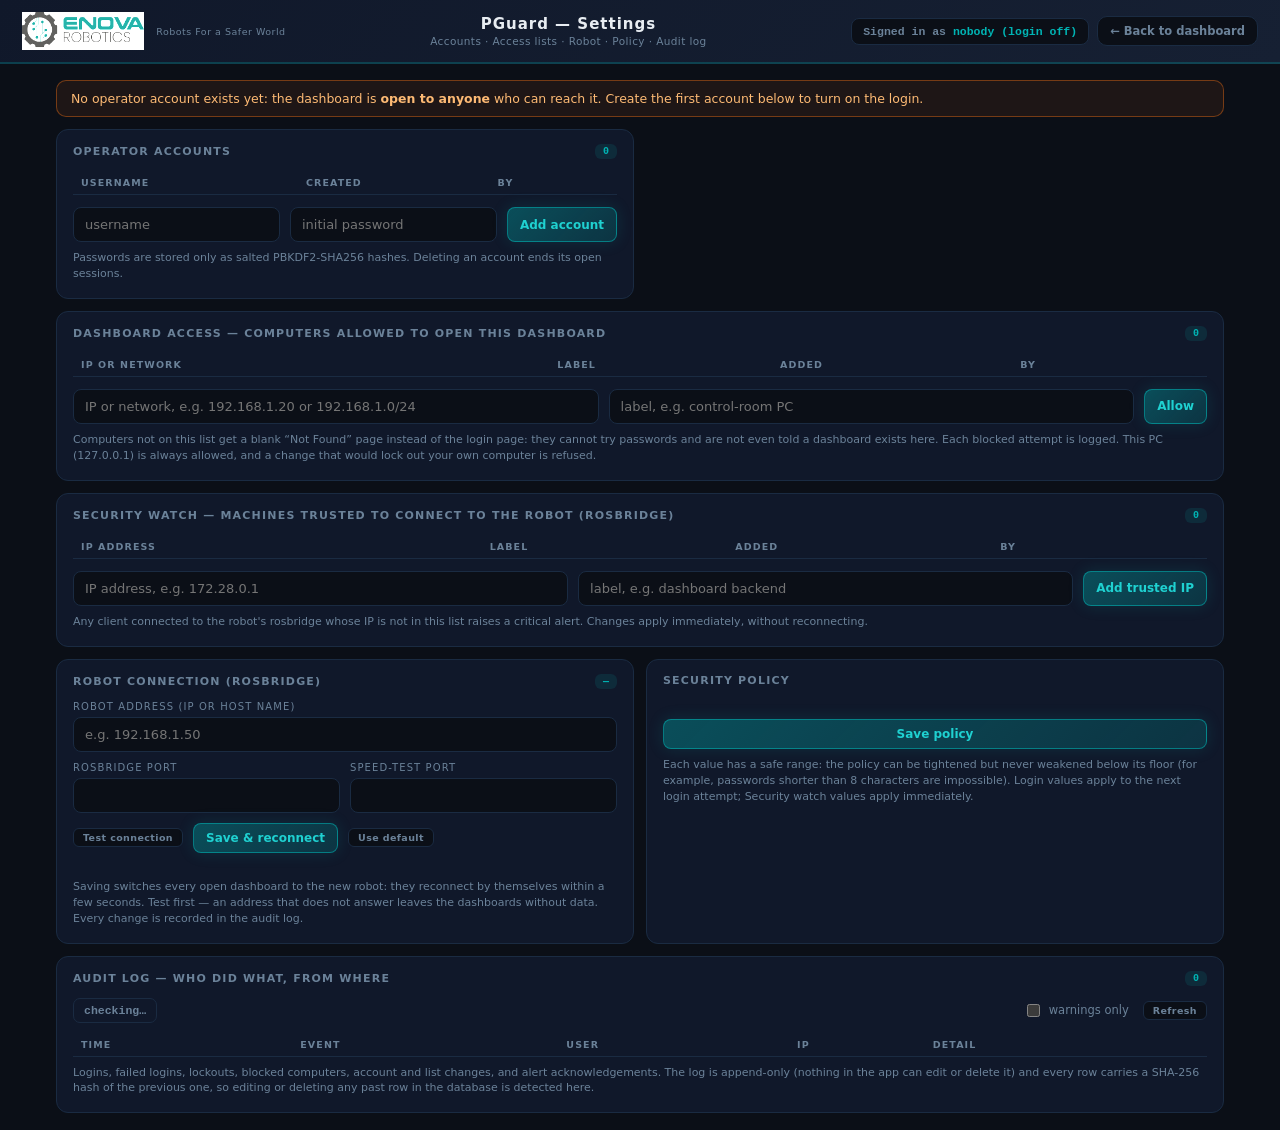
==== frontend/settings.html @ 68d9b66b "Security layers, audit log, shared acks, policy and robot address in Settings Security (defense in d" ====
<!doctype html>
<html lang="en">
<head>
<meta charset="utf-8">
<meta name="viewport" content="width=device-width, initial-scale=1">
<title>PGuard — Settings</title>
<link rel="icon" href="assets/enova.png">
<link rel="stylesheet" href="style.css">
</head>
<body>
<header class="topbar">
  <a class="brand" href="/"><img src="assets/enova.png" alt="Enova Robotics"><span class="tagline">Robots For a Safer World</span></a>
  <div class="title-block">
    <h1>PGuard — Settings</h1>
    <span class="subtitle">Accounts · Access lists · Robot · Policy · Audit log</span>
  </div>
  <div class="conn-controls">
    <span class="chip-box"><span class="mono dim">Signed in as <b id="me" class="teal">—</b></span></span>
    <a class="export-btn ghost" href="/">← Back to dashboard</a>
    <form id="logoutForm" method="post" action="/logout" hidden><button type="submit" class="ghost-btn logout-btn">Sign out</button></form>
  </div>
</header>

<main class="settings-main">
  <div id="flash" class="flash" hidden></div>
  <div id="openWarn" class="flash warn" hidden>No operator account exists yet: the dashboard is <b>open to anyone</b> who can reach it. Create the first account below to turn on the login.</div>
  <div id="weakWarn" class="flash warn" hidden>Your password does not meet the policy (it was set before the policy existed). Please change it below.</div>

  <div class="grid">
    <!-- MY ACCOUNT -->
    <section class="panel set-panel" id="myAccount">
      <div class="panel-head"><span class="panel-title">My account — change password</span></div>
      <form id="pwForm" class="set-form">
        <label>Current password<input type="password" id="pwCurrent" autocomplete="current-password" required></label>
        <label>New password<input type="password" id="pwNew" autocomplete="new-password" required></label>
        <label>Repeat new password<input type="password" id="pwNew2" autocomplete="new-password" required></label>
        <div class="hint" id="policyHint"></div>
        <button class="primary" type="submit">Change password</button>
      </form>
    </section>

    <!-- USERS -->
    <section class="panel set-panel">
      <div class="panel-head"><span class="panel-title">Operator accounts</span><span class="count-badge" id="userCount">0</span></div>
      <table class="set-table"><thead><tr><th>Username</th><th>Created</th><th>By</th><th></th></tr></thead><tbody id="userRows"></tbody></table>
      <form id="userForm" class="set-form inline">
        <input id="newUser" placeholder="username" autocomplete="off" required>
        <input id="newUserPw" type="password" placeholder="initial password" autocomplete="new-password" required>
        <button class="primary" type="submit">Add account</button>
      </form>
      <div class="hint">Passwords are stored only as salted PBKDF2-SHA256 hashes. Deleting an account ends its open sessions.</div>
    </section>

    <!-- DASHBOARD ACCESS -->
    <section class="panel set-panel wide">
      <div class="panel-head"><span class="panel-title">Dashboard access — computers allowed to open this dashboard</span><span class="count-badge" id="dashIpCount">0</span></div>
      <div class="hint" id="dashIpMode"></div>
      <table class="set-table"><thead><tr><th>IP or network</th><th>Label</th><th>Added</th><th>By</th><th></th></tr></thead><tbody id="dashIpRows"></tbody></table>
      <form id="dashIpForm" class="set-form inline">
        <input id="newDashIp" placeholder="IP or network, e.g. 192.168.1.20 or 192.168.1.0/24" autocomplete="off" required>
        <input id="newDashIpLabel" placeholder="label, e.g. control-room PC" maxlength="60">
        <button class="primary" type="submit">Allow</button>
      </form>
      <div class="hint">Computers not on this list get a blank “Not Found” page instead of the login page: they cannot try passwords and are not even told a dashboard exists here. Each blocked attempt is logged. This PC (127.0.0.1) is always allowed, and a change that would lock out your own computer is refused.</div>
    </section>

    <!-- TRUSTED IPS -->
    <section class="panel set-panel wide">
      <div class="panel-head"><span class="panel-title">Security watch — machines trusted to connect to the robot (rosbridge)</span><span class="count-badge" id="ipCount">0</span></div>
      <div class="hint" id="ipMode"></div>
      <table class="set-table"><thead><tr><th>IP address</th><th>Label</th><th>Added</th><th>By</th><th></th></tr></thead><tbody id="ipRows"></tbody></table>
      <form id="ipForm" class="set-form inline">
        <input id="newIp" placeholder="IP address, e.g. 172.28.0.1" autocomplete="off" required>
        <input id="newIpLabel" placeholder="label, e.g. dashboard backend" maxlength="60">
        <button class="primary" type="submit">Add trusted IP</button>
      </form>
      <div class="hint">Any client connected to the robot's rosbridge whose IP is not in this list raises a critical alert. Changes apply immediately, without reconnecting.</div>
    </section>
    <!-- ROBOT CONNECTION -->
    <section class="panel set-panel" id="robotPanel">
      <div class="panel-head"><span class="panel-title">Robot connection (rosbridge)</span><span class="count-badge" id="robotSource">—</span></div>
      <div class="hint" id="robotNow"></div>
      <form id="robotForm" class="set-form">
        <label>Robot address (IP or host name)<input id="robotHost" placeholder="e.g. 192.168.1.50" autocomplete="off" required></label>
        <div class="set-row">
          <label>rosbridge port<input id="robotPort" type="number" min="1" max="65535" required></label>
          <label>Speed-test port<input id="robotStPort" type="number" min="1" max="65535" required></label>
        </div>
        <div class="set-row btns">
          <button class="ghost-btn" type="button" id="robotTest">Test connection</button>
          <button class="primary" type="submit">Save &amp; reconnect</button>
          <button class="ghost-btn" type="button" id="robotReset">Use default</button>
        </div>
        <div id="robotTestResult" class="hint"></div>
      </form>
      <div class="hint">Saving switches every open dashboard to the new robot: they reconnect by themselves within a few seconds. Test first — an address that does not answer leaves the dashboards without data. Every change is recorded in the audit log.</div>
    </section>

    <!-- POLICY -->
    <section class="panel set-panel" id="policyPanel">
      <div class="panel-head"><span class="panel-title">Security policy</span></div>
      <form id="policyForm" class="set-form"><div id="policyRows" class="policy-grid"></div>
        <button class="primary" type="submit">Save policy</button></form>
      <div class="hint">Each value has a safe range: the policy can be tightened but never weakened below its floor (for example, passwords shorter than 8 characters are impossible). Login values apply to the next login attempt; Security watch values apply immediately.</div>
    </section>

    <!-- AUDIT LOG -->
    <section class="panel set-panel wide" id="auditPanel">
      <div class="panel-head"><span class="panel-title">Audit log — who did what, from where</span><span class="count-badge" id="auditCount">0</span></div>
      <div class="audit-bar">
        <span id="auditIntegrity" class="integrity">checking…</span>
        <label class="audit-filter"><input type="checkbox" id="auditWarnOnly"> warnings only</label>
        <button class="ghost-btn" id="auditRefresh" type="button">Refresh</button>
      </div>
      <div class="audit-scroll"><table class="set-table"><thead><tr><th>Time</th><th>Event</th><th>User</th><th>IP</th><th>Detail</th></tr></thead><tbody id="auditRows"></tbody></table></div>
      <div class="hint">Logins, failed logins, lockouts, blocked computers, account and list changes, and alert acknowledgements. The log is append-only (nothing in the app can edit or delete it) and every row carries a SHA-256 hash of the previous one, so editing or deleting any past row in the database is detected here.</div>
    </section>
  </div>
</main>
<script src="settings.js"></script>
</body>
</html>
---- frontend/style.css ----
/* PGuard — Robot Health Monitor
   Visual language aligned with the team's PGuard anomaly dashboard:
   deep navy background, card surfaces with a thin blue-grey border,
   Enova teal as the single accent, uppercase grey card titles with an
   icon, monospace for every live number. Status colours (green / orange /
   red) are reserved for state, never decoration. No web fonts: the robot
   network is often offline, so everything is system fonts. */

:root {
  --bg:        #0B0F17;
  --card:      #10182A;
  --card-2:    #162033;
  --well:      #0B0F17;
  --border:    #1A2B42;
  --text:      #E8EDF2;
  --text-dim:  #6B8299;
  --text-faint:#3E5168;
  --teal:      #00B4B4;
  --teal-l:    #1FD1D1;
  --ok:        #22C55E;
  --warn:      #F97316;
  --err:       #EF4444;
  --blue:      #3B82F6;
  --yellow:    #FACC15;
  --c1: #00B4B4; --c2: #3B82F6; --c3: #FACC15; --c4: #A855F7; --c5: #F97316;
  --mono: "Cascadia Mono", Consolas, "SF Mono", ui-monospace, monospace;
  --sans: "Segoe UI", system-ui, -apple-system, sans-serif;
  --radius: 12px;
}

* { box-sizing: border-box; }
html { color-scheme: dark; }
body {
  margin: 0;
  background: var(--bg);
  color: var(--text);
  font-family: var(--sans);
  min-height: 100vh;
  font-size: 13px;
}

.ic { width: 15px; height: 15px; flex: none; fill: none; stroke: currentColor; stroke-width: 2; stroke-linecap: round; stroke-linejoin: round; vertical-align: -3px; }
.ic.big { width: 30px; height: 30px; }
.mono { font-family: var(--mono); font-variant-numeric: tabular-nums; }
.teal { color: var(--teal); }
.dim { color: var(--text-dim); }
.small { font-size: 11.5px; }
.grow { flex: 1; }

/* ---------- header ---------- */
.topbar {
  display: flex; align-items: center; gap: 20px; flex-wrap: wrap;
  padding: 12px 22px;
  background: linear-gradient(135deg, var(--card), var(--card-2));
  border-bottom: 2px solid rgba(0, 180, 180, 0.25);
}
.brand { display: flex; align-items: center; gap: 12px; text-decoration: none; }
.brand img { height: 38px; width: auto; transition: transform .2s ease; filter: brightness(1.1); }
.brand:hover img { transform: scale(1.04); }
.tagline { color: var(--text-dim); font-size: 9.5px; letter-spacing: .5px; }
.title-block { flex: 1; text-align: center; min-width: 240px; }
.title-block h1 { margin: 0; font-size: 15px; font-weight: 700; letter-spacing: 1px; color: var(--text); }
.subtitle { color: var(--text-dim); font-size: 10.5px; letter-spacing: .4px; }

.conn-controls { display: flex; align-items: center; gap: 8px; flex-wrap: wrap; }
select, button {
  font-family: var(--sans); font-size: 12px; font-weight: 600;
  border-radius: 8px; border: 1px solid var(--border);
  background: var(--well); color: var(--text);
  padding: 7px 12px; cursor: pointer;
}
select:focus-visible, button:focus-visible, a:focus-visible { outline: 2px solid var(--teal); outline-offset: 2px; }
button.primary {
  background: linear-gradient(135deg, rgba(0,180,180,.35), rgba(0,180,180,.18));
  color: var(--teal-l); border-color: rgba(0,180,180,.55);
  box-shadow: 0 0 16px rgba(0,180,180,.15);
}
button.primary:hover:not(:disabled) { box-shadow: 0 0 22px rgba(0,180,180,.3); }
button.danger { background: transparent; color: var(--err); border-color: rgba(239,68,68,.35); }
button.danger:hover:not(:disabled) { background: rgba(239,68,68,.08); }
button:disabled { opacity: .38; cursor: not-allowed; }

.status-pill, .chip-box {
  display: flex; align-items: center; gap: 7px;
  padding: 6px 11px; border-radius: 8px; white-space: nowrap;
  font-family: var(--mono); font-size: 11.5px; font-weight: 600;
  border: 1px solid var(--border); background: var(--well);
}
.chip-box .ic { color: var(--teal); }
.dot { width: 8px; height: 8px; border-radius: 50%; background: var(--text-faint); flex: none; }
.status-pill.offline { color: var(--text-dim); }
.status-pill.online { color: var(--ok); background: rgba(34,197,94,.08); border-color: rgba(34,197,94,.3); }
.status-pill.online .dot { background: var(--ok); box-shadow: 0 0 6px var(--ok); }
.status-pill.retrying { color: var(--warn); background: rgba(249,115,22,.08); border-color: rgba(249,115,22,.3); }
.status-pill.retrying .dot { background: var(--warn); box-shadow: 0 0 6px var(--warn); animation: pulse-dot 1.2s ease-in-out infinite; }

.drop-banner {
  display: flex; align-items: center; gap: 12px; padding: 9px 22px; font-size: 12px;
  background: linear-gradient(90deg, #450a0a, #7f1d1d, #450a0a);
  border-bottom: 2px solid var(--err); color: #fecaca;
}
.drop-banner[hidden] { display: none; }
.drop-banner b { color: #fee2e2; letter-spacing: .5px; }
.drop-hint { font-size: 11px; background: rgba(127,29,29,.5); border: 1px solid #b91c1c; border-radius: 6px; padding: 2px 8px; }

/* ---------- stats bar ---------- */
.stats-bar { display: grid; grid-template-columns: repeat(6, 1fr); border-bottom: 1px solid var(--border); background: rgba(16,24,42,.5); }
.stat { display: flex; flex-direction: column; align-items: center; padding: 10px 6px; border-right: 1px solid var(--border); }
.stat:last-child { border-right: 0; }
.stat-k { font-size: 9px; text-transform: uppercase; letter-spacing: 1.6px; color: var(--text-dim); margin-bottom: 2px; }
.stat-v { font-family: var(--mono); font-weight: 700; font-size: 16px; color: var(--text); transition: color .3s; }
.stat-v.ok { color: var(--ok); } .stat-v.warn { color: var(--warn); } .stat-v.err { color: var(--err); text-shadow: 0 0 12px rgba(239,68,68,.6); }
.stat-v.teal { color: var(--teal); }

/* ---------- layout ---------- */
main { padding: 16px; max-width: 1600px; margin: 0 auto; }
.grid { display: grid; grid-template-columns: repeat(12, minmax(0, 1fr)); gap: 12px; align-items: stretch; }

.panel {
  background: var(--card); border: 1px solid var(--border); border-radius: var(--radius);
  padding: 14px 16px 16px; min-width: 0;
  transition: border-color .4s, box-shadow .4s;
}
.panel-3d      { grid-column: span 8; }
.panel-state   { grid-column: span 4; align-self: stretch; }
.panel-battery { grid-column: span 4; }
.panel-gps     { grid-column: span 4; }
.panel-link    { grid-column: span 4; }
.panel-motors  { grid-column: span 8; }
.panel-charts  { grid-column: span 4; }
.panel-history { grid-column: span 8; }
.panel-detail  { grid-column: span 4; }
.panel-timeline{ grid-column: span 12; }
.panel-commands{ grid-column: span 4; }
.panel-coil    { grid-column: span 4; }
.panel-nmea    { grid-column: span 4; }
.panel-ph      { grid-column: span 6; }
.panel-export  { grid-column: span 12; }

@media (max-width: 1180px) {
  .panel-3d, .panel-motors, .panel-history, .panel-nmea { grid-column: span 12; }
  .panel-state, .panel-charts, .panel-commands, .panel-coil, .panel-battery, .panel-gps, .panel-link, .panel-ph, .panel-detail { grid-column: span 6; }
  .stats-bar { grid-template-columns: repeat(3, 1fr); }
}
@media (max-width: 760px) {
  .grid > .panel { grid-column: span 12; }
  .stats-bar { grid-template-columns: repeat(2, 1fr); }
}

.panel-head {
  display: flex; align-items: center; justify-content: space-between; gap: 10px;
  margin-bottom: 12px;
}
.panel-title {
  display: flex; align-items: center; gap: 8px;
  font-size: 11px; font-weight: 600; letter-spacing: 1.2px; text-transform: uppercase; color: var(--text-dim);
}
.panel-title .ic { color: var(--teal); }
.head-tools { display: flex; align-items: center; gap: 6px; }
.sub-title { font-size: 9.5px; text-transform: uppercase; letter-spacing: 1.3px; color: var(--text-dim); margin: 12px 0 6px; }

.avail {
  font-family: var(--mono); font-size: 9.5px; font-weight: 700; letter-spacing: .6px;
  padding: 3px 8px; border-radius: 6px; color: var(--text-faint);
  background: var(--well); border: 1px solid var(--border);
}
.avail.online  { color: var(--ok);   background: rgba(34,197,94,.1);  border-color: rgba(34,197,94,.3); }
.avail.stale   { color: var(--warn); background: rgba(249,115,22,.1); border-color: rgba(249,115,22,.3); }
.avail.quiet   { color: var(--blue); background: rgba(59,130,246,.1); border-color: rgba(59,130,246,.3); }
.avail.offline { color: var(--text-faint); }

.mini-btn, .ghost-btn, .filter-chip {
  font-size: 9.5px; font-weight: 700; letter-spacing: .4px; padding: 3px 9px; border-radius: 6px;
  background: var(--well); color: var(--text-dim); border: 1px solid var(--border); cursor: pointer; text-decoration: none;
}
.mini-btn:hover, .ghost-btn:hover, .filter-chip:hover { color: var(--text); }
.mini-btn.active, .ghost-btn.active, .filter-chip.active { background: rgba(0,180,180,.15); color: var(--teal); border-color: rgba(0,180,180,.45); }

/* ---------- readouts ---------- */
.readouts { display: grid; grid-template-columns: 1fr 1fr; gap: 6px 14px; }
.readouts.one { grid-template-columns: 1fr; }
.readouts.compact { margin-top: 10px; }
.ro { display: flex; justify-content: space-between; align-items: baseline; gap: 8px; min-width: 0; }
.ro.full { grid-column: 1 / -1; }
.ro .k, .kv .k { font-size: 11.5px; color: var(--text-dim); white-space: nowrap; }
.ro .v, .kv .v {
  font-family: var(--mono); font-size: 12.5px; font-weight: 600; color: var(--text);
  white-space: nowrap; overflow: hidden; text-overflow: ellipsis; font-variant-numeric: tabular-nums;
}
.unit { font-size: .55em; color: var(--text-dim); margin-left: 2px; }

.kv-stack { display: flex; flex-direction: column; gap: 6px; flex: 1; min-width: 0; }
.kv { display: flex; justify-content: space-between; align-items: center; padding: 5px 9px; border-radius: 6px; background: var(--well); }
.kv .v { color: var(--teal); }

details.more { margin-top: 12px; border-top: 1px solid var(--border); padding-top: 8px; }
details.more summary { cursor: pointer; font-size: 10.5px; color: var(--text-dim); letter-spacing: .5px; list-style: none; }
details.more summary::before { content: "▸ "; color: var(--teal); }
details.more[open] summary::before { content: "▾ "; }
details.more[open] summary { margin-bottom: 8px; }

/* ---------- 3D ---------- */
#robot3d { position: relative; height: 340px; border-radius: 8px; overflow: hidden; background: #0d0d1a; cursor: grab; }
#robot3d:active { cursor: grabbing; }
#robot3d-canvas { width: 100%; height: 100%; display: block; }
#robot3d-fallback { color: var(--text-dim); font-size: 12px; min-height: 340px; display: flex; align-items: center; justify-content: center; border: 1px dashed var(--border); border-radius: 8px; }
#robot3d-fallback[hidden] { display: none; }
.r3d-legend { position: absolute; top: 10px; left: 10px; display: flex; flex-direction: column; gap: 4px; font-size: 10px; color: var(--text-dim); pointer-events: none; }
.r3d-legend span { display: flex; align-items: center; gap: 6px; background: rgba(11,15,23,.6); padding: 2px 7px; border-radius: 5px; }
.lg { width: 8px; height: 8px; border-radius: 50%; display: inline-block; }
.lg-wheel { background: var(--teal); } .lg-fault { background: var(--err); } .lg-beacon { background: var(--warn); }
.r3d-hint { position: absolute; bottom: 8px; left: 10px; font-size: 9.5px; color: var(--text-faint); pointer-events: none; }
.panel-3d.alarm { border-color: rgba(239,68,68,.55); box-shadow: 0 0 24px rgba(239,68,68,.25); }

/* ---------- robot state / active alerts ---------- */
.health-badge {
  font-family: var(--mono); font-size: 10px; font-weight: 700; letter-spacing: .8px;
  padding: 3px 10px; border-radius: 20px; color: var(--ok); background: rgba(34,197,94,.12); border: 1px solid rgba(34,197,94,.35);
}
.state-hero { display: flex; align-items: center; gap: 14px; padding: 6px 0 4px; }
.state-ring {
  width: 62px; height: 62px; border-radius: 50%; display: grid; place-items: center; flex: none;
  color: var(--ok); border: 2px solid var(--ok); background: rgba(34,197,94,.1); position: relative;
}
.state-label { font-family: var(--mono); font-weight: 800; font-size: 18px; letter-spacing: 1px; color: var(--ok); }
.health-sub { font-size: 11.5px; color: var(--text-dim); }
.health-banner.warning { border-color: rgba(249,115,22,.5); }
.health-banner.warning .health-badge { color: var(--warn); background: rgba(249,115,22,.12); border-color: rgba(249,115,22,.4); }
.health-banner.warning .state-ring { color: var(--warn); border-color: var(--warn); background: rgba(249,115,22,.1); }
.health-banner.warning .state-label { color: var(--warn); }
.health-banner.critical { border-color: rgba(239,68,68,.6); box-shadow: 0 0 22px rgba(239,68,68,.2); }
.health-banner.critical .health-badge { color: var(--err); background: rgba(239,68,68,.14); border-color: rgba(239,68,68,.45); }
.health-banner.critical .state-ring { color: var(--err); border-color: var(--err); background: rgba(239,68,68,.12); }
.health-banner.critical .state-ring::after { content: ""; position: absolute; inset: -2px; border-radius: 50%; animation: ring-ping 1.6s ease-out infinite; border: 2px solid var(--err); }
.health-banner.critical .state-label { color: var(--err); }
.detectors { display: grid; grid-template-columns: 1fr 1fr; gap: 5px; }
.det { display: flex; align-items: center; gap: 7px; padding: 5px 8px; border-radius: 7px; background: var(--well); border: 1px solid var(--border); font-size: 11px; min-width: 0; }
.det-dot { width: 7px; height: 7px; border-radius: 50%; flex: none; background: var(--text-faint); }
.det-name { color: var(--text-dim); flex: 1; white-space: nowrap; overflow: hidden; text-overflow: ellipsis; }
.det-v { font-family: var(--mono); font-size: 10px; font-weight: 700; color: var(--text-faint); white-space: nowrap; }
.det.ok .det-dot { background: var(--ok); } .det.ok .det-v { color: var(--ok); }
.det.warn { border-color: rgba(249,115,22,.4); } .det.warn .det-dot { background: var(--warn); box-shadow: 0 0 6px var(--warn); } .det.warn .det-v { color: var(--warn); }
.det.crit { border-color: rgba(239,68,68,.5); } .det.crit .det-dot { background: var(--err); box-shadow: 0 0 6px var(--err); animation: pulse-dot 1.2s infinite; } .det.crit .det-v { color: var(--err); }
.empty-note { font-size: 11.5px; color: var(--text-faint); padding: 10px; text-align: center; border: 1px dashed var(--border); border-radius: 8px; }

.health-list { list-style: none; margin: 0; padding: 0; }
#healthList { display: flex; flex-direction: column; gap: 6px; max-height: 236px; overflow-y: auto; }
#healthList li {
  display: grid; grid-template-columns: auto 1fr; gap: 2px 8px; align-items: center;
  padding: 7px 9px; border-radius: 8px; font-size: 11.5px;
  background: rgba(249,115,22,.06); border: 1px solid var(--border); border-left: 3px solid var(--warn);
  animation: slide-in .3s ease-out;
}
#healthList li.critical { background: rgba(239,68,68,.07); border-left-color: var(--err); }
#healthList li .hl-signal { font-weight: 600; color: var(--text); font-size: 11.5px; overflow: hidden; text-overflow: ellipsis; white-space: nowrap; }
#healthList li .hl-msg { grid-column: 2; color: var(--text-dim); font-size: 10.5px; line-height: 1.35; }
.hl-dot { width: 7px; height: 7px; border-radius: 50%; flex: none; background: var(--warn); }
li.critical .hl-dot { background: var(--err); box-shadow: 0 0 6px var(--err); }

/* ---------- battery ---------- */
.batt-top { display: flex; align-items: center; gap: 14px; }
.gauge { position: relative; width: 104px; height: 104px; flex: none; }
.gauge svg { width: 100%; height: 100%; transform: rotate(-90deg); }
.g-track { fill: none; stroke: var(--border); stroke-width: 8; }
.g-fill { fill: none; stroke: var(--ok); stroke-width: 8; stroke-linecap: round; stroke-dasharray: 251.33; stroke-dashoffset: 251.33; transition: stroke-dashoffset 1s ease, stroke .4s; }
.gauge-center { position: absolute; inset: 0; display: flex; flex-direction: column; align-items: center; justify-content: center; }
.gauge-val { font-family: var(--mono); font-weight: 800; font-size: 24px; line-height: 1; }
.gauge-lbl { font-size: 9px; color: var(--text-dim); text-transform: uppercase; letter-spacing: 1px; margin-top: 3px; }

/* ---------- gps ---------- */
.gps-top { display: flex; align-items: center; gap: 14px; }
.sky { width: 74px; height: 74px; flex: none; }
.sky circle, .sky line { fill: none; stroke: var(--border); stroke-width: 1; }
.sky .sky-dot { fill: var(--text-faint); stroke: none; transition: fill .3s; }
.sky .sky-dot.on { fill: var(--teal); filter: drop-shadow(0 0 4px var(--teal)); }
.gps-main { display: flex; flex-direction: column; gap: 3px; min-width: 0; }
.gps-badges { display: flex; align-items: center; gap: 8px; margin-bottom: 2px; }
.fix-badge { font-size: 10.5px; font-weight: 700; padding: 2px 8px; border-radius: 6px; background: var(--well); color: var(--text-dim); border: 1px solid var(--border); white-space: nowrap; }
.fix-badge.good { color: var(--teal); background: rgba(0,180,180,.12); border-color: rgba(0,180,180,.4); }
.fix-badge.mid { color: var(--ok); background: rgba(34,197,94,.1); border-color: rgba(34,197,94,.35); }
.fix-badge.bad { color: var(--err); background: rgba(239,68,68,.1); border-color: rgba(239,68,68,.35); }

/* ---------- link ---------- */
.pulse-strip { position: relative; height: 46px; border-radius: 8px; background: var(--well); border: 1px solid var(--border); overflow: hidden; }
.pulse-strip svg { width: 100%; height: 100%; display: block; }
.pulse-strip .label { position: absolute; top: 4px; left: 8px; font-size: 8.5px; letter-spacing: .8px; text-transform: uppercase; color: var(--text-faint); }
.metric-row { display: flex; gap: 8px; }
.metric { flex: 1; background: var(--well); border-radius: 8px; padding: 7px 9px; border: 1px solid var(--border); min-width: 0; }
.metric .k { font-size: 9px; text-transform: uppercase; letter-spacing: 1px; color: var(--text-dim); }
.metric .v { font-family: var(--mono); font-size: 14px; font-weight: 700; color: var(--teal); white-space: nowrap; overflow: hidden; text-overflow: ellipsis; }
.wide-btn { width: 100%; margin-top: 10px; }

/* ---------- motors ---------- */
.motor-grid { display: grid; grid-template-columns: repeat(4, minmax(0, 1fr)); gap: 10px; }
.motor-card { background: var(--well); border: 1px solid var(--border); border-radius: 10px; padding: 10px 11px; min-width: 0; }
.motor-card .readouts { grid-template-columns: 1fr; gap: 4px; }
.m-head { display: flex; justify-content: space-between; align-items: center; margin-bottom: 8px; gap: 6px; }
.m-name { display: flex; align-items: center; gap: 6px; font-size: 11px; font-weight: 700; color: var(--teal); text-transform: uppercase; letter-spacing: .6px; white-space: nowrap; }
.sw { width: 8px; height: 8px; border-radius: 2px; display: inline-block; }
.sw.c1 { background: var(--c1); } .sw.c2 { background: var(--c2); } .sw.c3 { background: var(--c3); } .sw.c4 { background: var(--c4); } .sw.c5 { background: var(--c5); }
.loadbar { height: 5px; border-radius: 3px; background: var(--border); overflow: hidden; margin-bottom: 8px; }
.loadbar-fill { height: 100%; width: 0%; background: linear-gradient(90deg, var(--teal), var(--teal-l)); transition: width .25s linear; }
.fault-chip { font-family: var(--mono); font-size: 9px; font-weight: 700; padding: 2px 7px; border-radius: 6px; color: var(--text-faint); background: var(--card); border: 1px solid var(--border); white-space: nowrap; overflow: hidden; text-overflow: ellipsis; max-width: 110px; }
.fault-chip:not(.fault):not(:empty) { color: var(--ok); }
.fault-chip.fault { color: var(--err); background: rgba(239,68,68,.12); border-color: rgba(239,68,68,.45); animation: pulse-border 1s ease-in-out infinite; }
.driver-row { display: grid; grid-template-columns: 1fr 1fr; gap: 10px; margin-top: 10px; }
.driver { display: flex; flex-wrap: wrap; gap: 4px 12px; align-items: center; background: var(--well); border: 1px solid var(--border); border-radius: 10px; padding: 8px 11px; font-size: 11px; color: var(--text-dim); }
.driver b { font-family: var(--mono); color: var(--text); font-weight: 600; }
.drv-name { display: flex; align-items: center; gap: 6px; color: var(--teal); font-weight: 700; text-transform: uppercase; letter-spacing: .5px; width: 100%; }

/* ---------- charts ---------- */
.chart-block + .chart-block { margin-top: 10px; }
.chart-head { display: flex; justify-content: space-between; align-items: center; font-size: 10.5px; color: var(--text-dim); margin-bottom: 4px; }
.legend { display: flex; align-items: center; gap: 4px; font-family: var(--mono); font-size: 9.5px; }
.legend .sw { margin-left: 6px; }
canvas.chart { width: 100%; height: 92px; display: block; background: var(--well); border-radius: 8px; border: 1px solid var(--border); }

/* ---------- history feed ---------- */
.count-badge { font-family: var(--mono); font-size: 10px; font-weight: 700; padding: 2px 8px; border-radius: 6px; color: var(--teal); background: rgba(0,180,180,.12); }
.health-history-head { cursor: pointer; user-select: none; }
.health-history-chevron { color: var(--text-dim); font-size: 11px; transition: transform .15s ease; }
.health-history.collapsed .health-history-chevron { transform: rotate(-90deg); }
.health-history.collapsed .health-history-list, .health-history.collapsed .health-history-tools { display: none; }
.health-history-tools { display: flex; align-items: center; justify-content: space-between; gap: 8px; flex-wrap: wrap; margin-bottom: 10px; }
.filter-chips { display: flex; gap: 6px; flex-wrap: wrap; }
.health-history-list { max-height: 330px; overflow-y: auto; display: flex; flex-direction: column; gap: 5px; padding-right: 2px; }
.health-history-list:empty::after { content: "No events recorded in this session yet."; display: block; text-align: center; color: var(--text-faint); font-size: 11.5px; padding: 26px 0; }
.health-history-list > li, .incident-members > li {
  display: flex; align-items: baseline; gap: 10px; font-size: 11.5px; padding: 6px 10px; border-radius: 8px;
  background: rgba(249,115,22,.05); border: 1px solid var(--border); border-left: 3px solid var(--warn); color: var(--text-dim);
}
.health-history-list li.critical { background: rgba(239,68,68,.06); border-left-color: var(--err); }
.health-history-list li.cleared { opacity: .5; border-left-color: var(--ok); background: transparent; }
.health-history-list li.cleared .hl-dot { background: var(--ok); box-shadow: none; }
.health-history-list li.failure-row { box-shadow: inset 0 0 0 1px rgba(239,68,68,.35); }
.hl-time { font-family: var(--mono); font-size: 10px; color: var(--text-dim); white-space: nowrap; }
.health-history-list .hl-signal { font-weight: 600; color: var(--text); white-space: nowrap; }
.hl-state { font-size: 9px; font-weight: 700; text-transform: uppercase; letter-spacing: .6px; color: var(--text-dim); background: var(--well); padding: 1px 6px; border-radius: 4px; white-space: nowrap; }
.health-history-list .hl-msg { color: var(--text-dim); overflow: hidden; text-overflow: ellipsis; white-space: nowrap; min-width: 0; }
.health-history-list li.incident { display: block; padding: 0; background: rgba(0,180,180,.04); border-left-color: var(--teal); }
.health-history-list li.incident details summary { display: flex; align-items: baseline; gap: 10px; padding: 7px 10px; cursor: pointer; list-style: none; }
.health-history-list li.incident details summary::-webkit-details-marker { display: none; }
.health-history-list li.incident details summary::before { content: "▸"; color: var(--teal); font-size: 10px; }
.health-history-list li.incident details[open] summary::before { content: "▾"; }
.health-history-list li.incident .hl-dot { background: var(--teal); }
.incident-members { list-style: none; margin: 0 8px 8px 22px; padding: 0; display: flex; flex-direction: column; gap: 4px; }

/* ---------- commands / coil / nmea ---------- */
.cmd-grid { display: grid; grid-template-columns: 1fr 1fr; gap: 8px; }
.cmd-cell { background: var(--well); border: 1px solid var(--border); border-radius: 10px; padding: 8px 10px; min-width: 0; }
.cmd-cell .readouts { margin-top: 6px; }
.coil-grid { display: grid; grid-template-columns: repeat(4, 1fr); gap: 8px; }
.coil { background: var(--well); border: 1px solid var(--border); border-radius: 10px; padding: 10px 6px; display: flex; flex-direction: column; align-items: center; gap: 4px; }
.coil .k { font-size: 9px; letter-spacing: 1px; color: var(--text-dim); }
.coil .v { font-family: var(--mono); font-size: 18px; font-weight: 700; color: var(--teal); }
.nmea-value { min-height: 46px; padding: 11px 12px; border: 1px solid var(--border); background: var(--well); border-radius: 8px; font-family: var(--mono); font-size: 12px; line-height: 1.5; overflow-wrap: anywhere; color: var(--teal-l); }
.topic-source { margin-top: 8px; font-family: var(--mono); font-size: 9.5px; color: var(--text-faint); overflow-wrap: anywhere; }
.panel-note { font-size: 10.5px; color: var(--text-dim); line-height: 1.5; margin: 10px 0 0; }

.placeholder { border: 1px dashed var(--border); border-radius: 10px; padding: 16px 14px; text-align: center; color: var(--text-faint); font-size: 11.5px; line-height: 1.5; }
.placeholder .ph-title { display: block; font-size: 10px; letter-spacing: 1.2px; text-transform: uppercase; color: var(--text-dim); margin-bottom: 4px; }

/* ---------- export bar ---------- */
.panel-export { display: flex; align-items: center; justify-content: space-between; gap: 12px; flex-wrap: wrap; padding: 12px 16px; }
.export-info { font-size: 11.5px; color: var(--text-dim); }
.history-actions { display: flex; gap: 8px; }
.export-btn {
  display: inline-flex; align-items: center; gap: 8px; text-decoration: none;
  font-size: 12.5px; font-weight: 700; padding: 9px 16px; border-radius: 10px;
  color: var(--teal); background: linear-gradient(135deg, rgba(0,180,180,.2), rgba(0,180,180,.08));
  border: 1px solid rgba(0,180,180,.45); box-shadow: 0 0 18px rgba(0,180,180,.12); transition: transform .2s;
}
.export-btn:hover { transform: scale(1.03); }
.export-btn.ghost { background: var(--well); box-shadow: none; border-color: var(--border); color: var(--text-dim); }

/* ---------- state timeline ---------- */
canvas.timeline { width: 100%; height: 34px; display: block; border-radius: 6px; background: var(--well); border: 1px solid var(--border); }
.tl-axis { display: flex; justify-content: space-between; font-family: var(--mono); font-size: 9px; color: var(--text-faint); margin-top: 3px; }
.tl-legend { font-family: var(--sans); color: var(--text-dim); }
.sw.tl-ok { background: var(--ok); } .sw.tl-warn { background: var(--warn); } .sw.tl-crit { background: var(--err); } .sw.tl-off { background: var(--border); } .sw.tl-ack { background: #7A2E33; }

/* ---------- alert detail ---------- */
.ad-empty { display: flex; flex-direction: column; align-items: center; justify-content: center; gap: 10px; text-align: center; color: var(--text-dim); font-size: 11.5px; padding: 36px 16px; border: 1px dashed var(--border); border-radius: 10px; }
.ad-empty[hidden], .ad-body[hidden] { display: none; }
.ad-empty .ic { color: var(--border); }
.ad-body { display: flex; flex-direction: column; gap: 7px; }
.ad-row { display: grid; grid-template-columns: 1fr 1fr; gap: 7px; }
.ad-box { background: var(--well); border: 1px solid var(--border); border-radius: 8px; padding: 7px 10px; min-width: 0; }
.ad-k { font-size: 9px; text-transform: uppercase; letter-spacing: 1.1px; color: var(--text-dim); margin-bottom: 3px; }
.ad-title { font-weight: 700; font-size: 13px; color: var(--text); }
.ad-meta { font-family: var(--mono); font-size: 10px; color: var(--text-dim); margin-top: 2px; }
.ad-v { font-size: 11.5px; font-weight: 600; color: var(--teal); }
.ad-text { font-size: 11.5px; line-height: 1.45; color: var(--text); }
.ad-action { background: rgba(249,115,22,.06); border-color: rgba(249,115,22,.35); }
.ad-action .ad-k { color: var(--warn); }
.panel-detail.crit .ad-action { background: rgba(239,68,68,.07); border-color: rgba(239,68,68,.4); }
.panel-detail.crit .ad-action .ad-k { color: var(--err); }
.panel-detail.crit { border-color: rgba(239,68,68,.45); }
.panel-detail.warn { border-color: rgba(249,115,22,.4); }
.ad-list { margin: 0; padding-left: 16px; font-size: 11.5px; line-height: 1.45; color: var(--text); }
.ad-list li + li { margin-top: 3px; }
.ad-raw { font-family: var(--mono); font-size: 10.5px; color: var(--text-dim); overflow-wrap: anywhere; line-height: 1.4; }
#ad-ack.acked { color: var(--ok); border-color: rgba(34,197,94,.4); background: rgba(34,197,94,.08); }
#ad-ack[hidden] { display: none; }
.health-badge.warn { color: var(--warn); background: rgba(249,115,22,.12); border-color: rgba(249,115,22,.4); }
.health-badge.crit { color: var(--err); background: rgba(239,68,68,.14); border-color: rgba(239,68,68,.45); }
.health-badge[hidden] { display: none; }
#logoutForm[hidden] { display: none; }

/* ---------- settings page ---------- */
.settings-main { max-width: 1200px; }
.set-panel { grid-column: span 6; }
.set-panel.wide { grid-column: span 12; }
.set-panel[hidden] { display: none; }
@media (max-width: 980px) { .set-panel { grid-column: span 12; } }
.set-form { display: flex; flex-direction: column; gap: 10px; margin-top: 4px; }
.set-form.inline { flex-direction: row; flex-wrap: wrap; margin-top: 12px; }
.set-form.inline input { flex: 1; min-width: 160px; }
.set-form label { display: flex; flex-direction: column; gap: 5px; font-size: 10px; text-transform: uppercase; letter-spacing: 1.1px; color: var(--text-dim); }
.set-form input { padding: 9px 11px; border-radius: 8px; border: 1px solid var(--border); background: var(--well); color: var(--text); font-size: 13px; font-family: var(--sans); text-transform: none; letter-spacing: 0; }
.set-form input:focus { outline: 2px solid var(--teal); outline-offset: 1px; }
.set-table { width: 100%; border-collapse: collapse; font-size: 12px; }
.set-table th { text-align: left; font-size: 9.5px; letter-spacing: 1.1px; text-transform: uppercase; color: var(--text-dim); font-weight: 600; padding: 6px 8px; border-bottom: 1px solid var(--border); }
.set-table td { padding: 7px 8px; border-bottom: 1px solid var(--border); color: var(--text); }
.set-table td.dim { color: var(--text-faint); text-align: center; }
.hint { font-size: 11px; color: var(--text-dim); margin-top: 8px; line-height: 1.45; }
.tag { font-size: 9px; font-weight: 700; color: var(--teal); border: 1px solid rgba(0,180,180,.45); border-radius: 4px; padding: 0 5px; margin-left: 4px; }
.danger-btn { color: var(--err); border-color: rgba(239,68,68,.35); }
.danger-btn:hover { background: rgba(239,68,68,.08); color: var(--err); }
.warn-text { color: var(--warn); }
.flash { margin-bottom: 12px; padding: 10px 14px; border-radius: 10px; font-size: 12.5px; border: 1px solid var(--border); }
.flash[hidden] { display: none; }
.flash.ok { color: #86EFAC; background: rgba(34,197,94,.08); border-color: rgba(34,197,94,.35); }
.flash.err { color: #FCA5A5; background: rgba(239,68,68,.08); border-color: rgba(239,68,68,.4); }
.flash.warn { color: #FDBA74; background: rgba(249,115,22,.08); border-color: rgba(249,115,22,.4); }
a.export-btn { padding: 7px 12px; font-size: 11.5px; }
#logoutForm { margin: 0; }
.logout-btn { padding: 7px 11px; font-size: 11px; }

/* clickable alerts + acknowledged state */
#healthList li, .health-history-list li[data-hidx] { cursor: pointer; transition: transform .12s, box-shadow .12s; }
#healthList li:hover, .health-history-list li[data-hidx]:hover { box-shadow: inset 0 0 0 1px rgba(0,180,180,.45); }
li.selected { box-shadow: inset 0 0 0 1px var(--teal) !important; }
#healthList li.acked { opacity: .55; }
.ack-tag { grid-column: 2; justify-self: start; font-family: var(--mono); font-size: 8.5px; font-weight: 700; color: var(--ok); border: 1px solid rgba(34,197,94,.4); border-radius: 4px; padding: 0 5px; }

/* ---------- scrollbars + motion ---------- */
::-webkit-scrollbar { width: 5px; height: 5px; }
::-webkit-scrollbar-track { background: transparent; }
::-webkit-scrollbar-thumb { background: rgba(0,180,180,.5); border-radius: 3px; }

@keyframes pulse-dot { 0%,100% { opacity: 1; transform: scale(1); } 50% { opacity: .4; transform: scale(1.3); } }
@keyframes ring-ping { 0% { transform: scale(1); opacity: .7; } 100% { transform: scale(1.5); opacity: 0; } }
@keyframes pulse-border { 0%,100% { border-color: rgba(239,68,68,.45); } 50% { border-color: rgba(239,68,68,1); } }
@keyframes slide-in { from { opacity: 0; transform: translateX(-12px); } to { opacity: 1; transform: none; } }
@media (prefers-reduced-motion: reduce) {
  *, *::before, *::after { animation: none !important; transition: none !important; }
}

/* audit log (settings) */
.audit-bar { display: flex; align-items: center; gap: 14px; margin-bottom: 10px; flex-wrap: wrap; }
.integrity { font-family: var(--mono); font-size: 11.5px; font-weight: 700; padding: 5px 10px; border-radius: 7px; border: 1px solid var(--border); color: var(--text-dim); }
.integrity.ok { color: #34D399; background: rgba(52,211,153,.10); border-color: rgba(52,211,153,.40); }
.integrity.bad { color: #FCA5A5; background: rgba(239,68,68,.14); border-color: rgba(239,68,68,.55); }
.audit-filter { font-size: 11.5px; color: var(--text-dim); display: flex; align-items: center; gap: 6px; margin-left: auto; }
.audit-scroll { max-height: 420px; overflow-y: auto; }
.set-table tr.audit-warn td { color: #FCD34D; }
.set-table tr.audit-warn td:first-child { border-left: 2px solid rgba(250,204,21,.7); }

/* robot connection + policy (settings) */
.set-row { display: flex; gap: 10px; }
.set-row > label { flex: 1; }
.set-row.btns { align-items: center; flex-wrap: wrap; }
.ok-text { color: #34D399 !important; }
.err-text { color: #FCA5A5 !important; }
.policy-grid { display: flex; flex-direction: column; gap: 2px; margin-bottom: 10px; }
.policy-row { display: flex !important; flex-direction: row !important; align-items: center; justify-content: space-between; gap: 12px; padding: 6px 0; border-bottom: 1px solid var(--border); text-transform: none !important; letter-spacing: 0 !important; }
.policy-row .pl { font-size: 12px; color: var(--text); }
.policy-row .pl small { display: block; font-size: 10.5px; color: var(--text-dim); margin-top: 2px; line-height: 1.35; }
.policy-row .pv { display: flex; align-items: center; gap: 6px; flex-shrink: 0; }
.policy-row .pv input { width: 86px; margin: 0 !important; text-align: right; }
.policy-row .pv input.changed { border-color: rgba(250,204,21,.6); }
.policy-row .pv em { font-style: normal; font-size: 10.5px; color: var(--text-dim); width: 64px; }
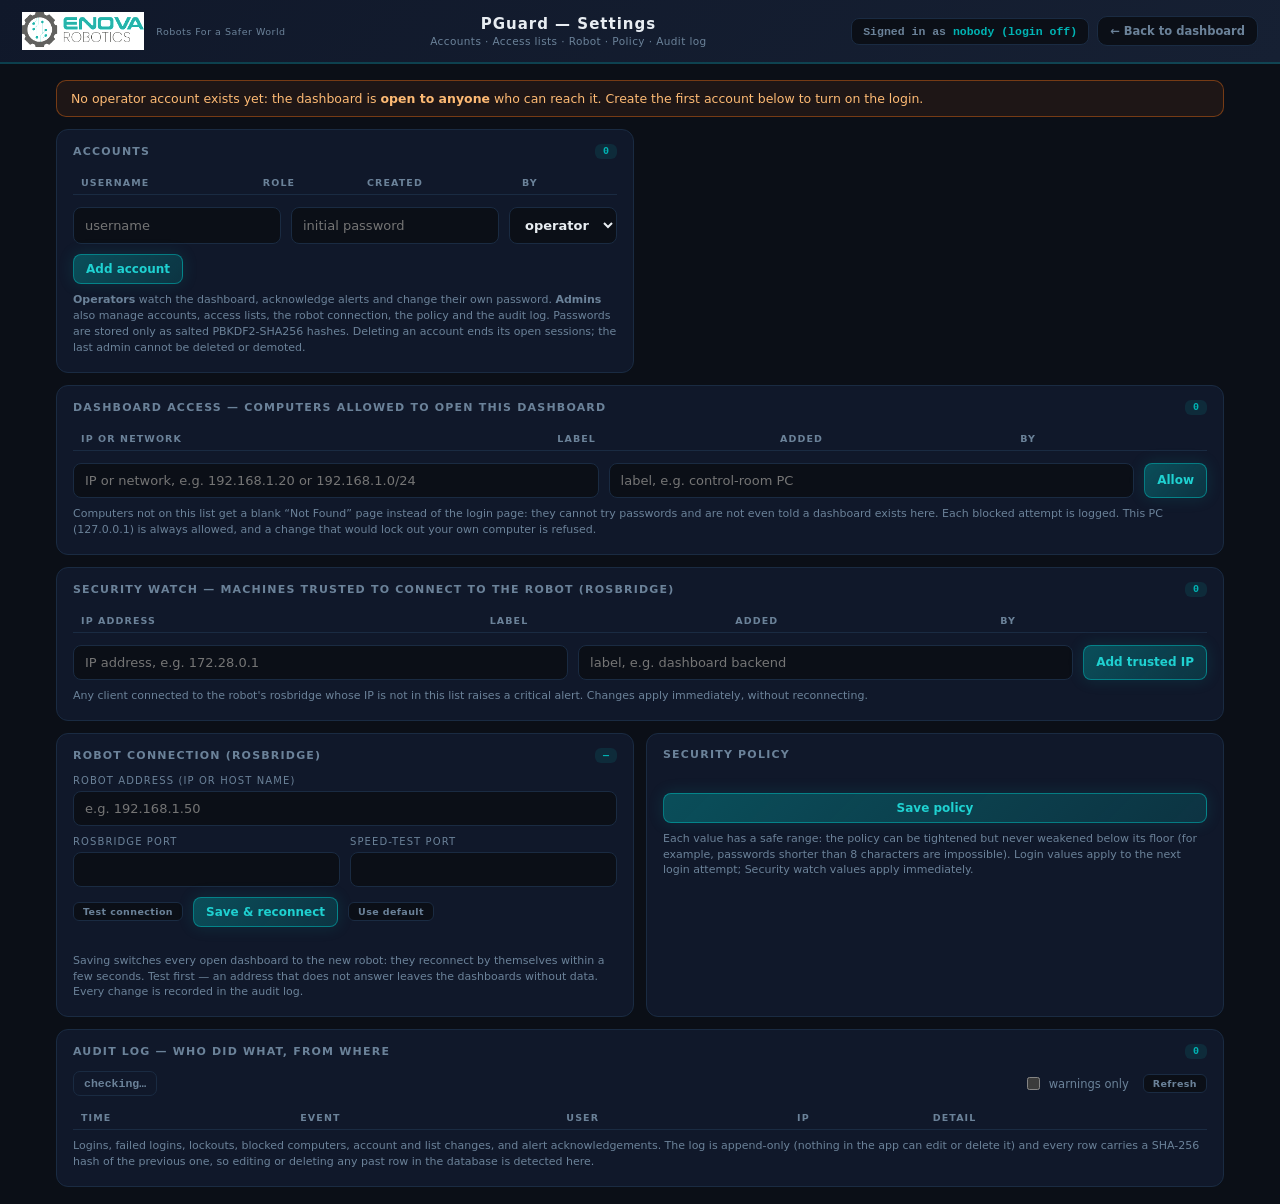
==== commit 29b98866: "Admin and operator roles; remove Network/4G and LiDAR placeholders Roles (least privilege): - users." ====
--- a/frontend/settings.html
+++ b/frontend/settings.html
@@ -11,8 +11,8 @@
 <header class="topbar">
   <a class="brand" href="/"><img src="assets/enova.png" alt="Enova Robotics"><span class="tagline">Robots For a Safer World</span></a>
   <div class="title-block">
-    <h1>PGuard — Settings</h1>
-    <span class="subtitle">Accounts · Access lists · Robot · Policy · Audit log</span>
+    <h1 id="pageTitle">PGuard — Settings</h1>
+    <span class="subtitle" id="subtitle">Accounts · Access lists · Robot · Policy · Audit log</span>
   </div>
   <div class="conn-controls">
     <span class="chip-box"><span class="mono dim">Signed in as <b id="me" class="teal">—</b></span></span>
@@ -40,19 +40,20 @@
     </section>
 
     <!-- USERS -->
-    <section class="panel set-panel">
-      <div class="panel-head"><span class="panel-title">Operator accounts</span><span class="count-badge" id="userCount">0</span></div>
-      <table class="set-table"><thead><tr><th>Username</th><th>Created</th><th>By</th><th></th></tr></thead><tbody id="userRows"></tbody></table>
+    <section class="panel set-panel admin-only">
+      <div class="panel-head"><span class="panel-title">Accounts</span><span class="count-badge" id="userCount">0</span></div>
+      <table class="set-table"><thead><tr><th>Username</th><th>Role</th><th>Created</th><th>By</th><th></th></tr></thead><tbody id="userRows"></tbody></table>
       <form id="userForm" class="set-form inline">
         <input id="newUser" placeholder="username" autocomplete="off" required>
         <input id="newUserPw" type="password" placeholder="initial password" autocomplete="new-password" required>
+        <select id="newUserRole" class="role-select"><option value="operator">operator</option><option value="admin">admin</option></select>
         <button class="primary" type="submit">Add account</button>
       </form>
-      <div class="hint">Passwords are stored only as salted PBKDF2-SHA256 hashes. Deleting an account ends its open sessions.</div>
+      <div class="hint"><b>Operators</b> watch the dashboard, acknowledge alerts and change their own password. <b>Admins</b> also manage accounts, access lists, the robot connection, the policy and the audit log. Passwords are stored only as salted PBKDF2-SHA256 hashes. Deleting an account ends its open sessions; the last admin cannot be deleted or demoted.</div>
     </section>
 
     <!-- DASHBOARD ACCESS -->
-    <section class="panel set-panel wide">
+    <section class="panel set-panel wide admin-only">
       <div class="panel-head"><span class="panel-title">Dashboard access — computers allowed to open this dashboard</span><span class="count-badge" id="dashIpCount">0</span></div>
       <div class="hint" id="dashIpMode"></div>
       <table class="set-table"><thead><tr><th>IP or network</th><th>Label</th><th>Added</th><th>By</th><th></th></tr></thead><tbody id="dashIpRows"></tbody></table>
@@ -65,7 +66,7 @@
     </section>
 
     <!-- TRUSTED IPS -->
-    <section class="panel set-panel wide">
+    <section class="panel set-panel wide admin-only">
       <div class="panel-head"><span class="panel-title">Security watch — machines trusted to connect to the robot (rosbridge)</span><span class="count-badge" id="ipCount">0</span></div>
       <div class="hint" id="ipMode"></div>
       <table class="set-table"><thead><tr><th>IP address</th><th>Label</th><th>Added</th><th>By</th><th></th></tr></thead><tbody id="ipRows"></tbody></table>
@@ -77,7 +78,7 @@
       <div class="hint">Any client connected to the robot's rosbridge whose IP is not in this list raises a critical alert. Changes apply immediately, without reconnecting.</div>
     </section>
     <!-- ROBOT CONNECTION -->
-    <section class="panel set-panel" id="robotPanel">
+    <section class="panel set-panel admin-only" id="robotPanel">
       <div class="panel-head"><span class="panel-title">Robot connection (rosbridge)</span><span class="count-badge" id="robotSource">—</span></div>
       <div class="hint" id="robotNow"></div>
       <form id="robotForm" class="set-form">
@@ -97,7 +98,7 @@
     </section>
 
     <!-- POLICY -->
-    <section class="panel set-panel" id="policyPanel">
+    <section class="panel set-panel admin-only" id="policyPanel">
       <div class="panel-head"><span class="panel-title">Security policy</span></div>
       <form id="policyForm" class="set-form"><div id="policyRows" class="policy-grid"></div>
         <button class="primary" type="submit">Save policy</button></form>
@@ -105,7 +106,7 @@
     </section>
 
     <!-- AUDIT LOG -->
-    <section class="panel set-panel wide" id="auditPanel">
+    <section class="panel set-panel wide admin-only" id="auditPanel">
       <div class="panel-head"><span class="panel-title">Audit log — who did what, from where</span><span class="count-badge" id="auditCount">0</span></div>
       <div class="audit-bar">
         <span id="auditIntegrity" class="integrity">checking…</span>
--- a/frontend/style.css
+++ b/frontend/style.css
@@ -134,12 +134,11 @@
 .panel-commands{ grid-column: span 4; }
 .panel-coil    { grid-column: span 4; }
 .panel-nmea    { grid-column: span 4; }
-.panel-ph      { grid-column: span 6; }
 .panel-export  { grid-column: span 12; }
 
 @media (max-width: 1180px) {
   .panel-3d, .panel-motors, .panel-history, .panel-nmea { grid-column: span 12; }
-  .panel-state, .panel-charts, .panel-commands, .panel-coil, .panel-battery, .panel-gps, .panel-link, .panel-ph, .panel-detail { grid-column: span 6; }
+  .panel-state, .panel-charts, .panel-commands, .panel-coil, .panel-battery, .panel-gps, .panel-link, .panel-detail { grid-column: span 6; }
   .stats-bar { grid-template-columns: repeat(3, 1fr); }
 }
 @media (max-width: 760px) {
@@ -357,8 +356,6 @@
 .topic-source { margin-top: 8px; font-family: var(--mono); font-size: 9.5px; color: var(--text-faint); overflow-wrap: anywhere; }
 .panel-note { font-size: 10.5px; color: var(--text-dim); line-height: 1.5; margin: 10px 0 0; }
 
-.placeholder { border: 1px dashed var(--border); border-radius: 10px; padding: 16px 14px; text-align: center; color: var(--text-faint); font-size: 11.5px; line-height: 1.5; }
-.placeholder .ph-title { display: block; font-size: 10px; letter-spacing: 1.2px; text-transform: uppercase; color: var(--text-dim); margin-bottom: 4px; }
 
 /* ---------- export bar ---------- */
 .panel-export { display: flex; align-items: center; justify-content: space-between; gap: 12px; flex-wrap: wrap; padding: 12px 16px; }
@@ -481,3 +478,9 @@
 .policy-row .pv input { width: 86px; margin: 0 !important; text-align: right; }
 .policy-row .pv input.changed { border-color: rgba(250,204,21,.6); }
 .policy-row .pv em { font-style: normal; font-size: 10.5px; color: var(--text-dim); width: 64px; }
+
+/* roles (settings) */
+.role-tag { font-family: var(--mono); font-size: 10px; font-weight: 700; padding: 2px 7px; border-radius: 6px; color: var(--text-dim); border: 1px solid var(--border); }
+.role-tag.admin { color: var(--teal); border-color: rgba(0,180,180,.5); background: rgba(0,180,180,.1); }
+.row-btns { white-space: nowrap; display: flex; gap: 6px; justify-content: flex-end; }
+.role-select { padding: 9px 11px; border-radius: 8px; border: 1px solid var(--border); background: var(--well); color: var(--text); font-size: 13px; }
